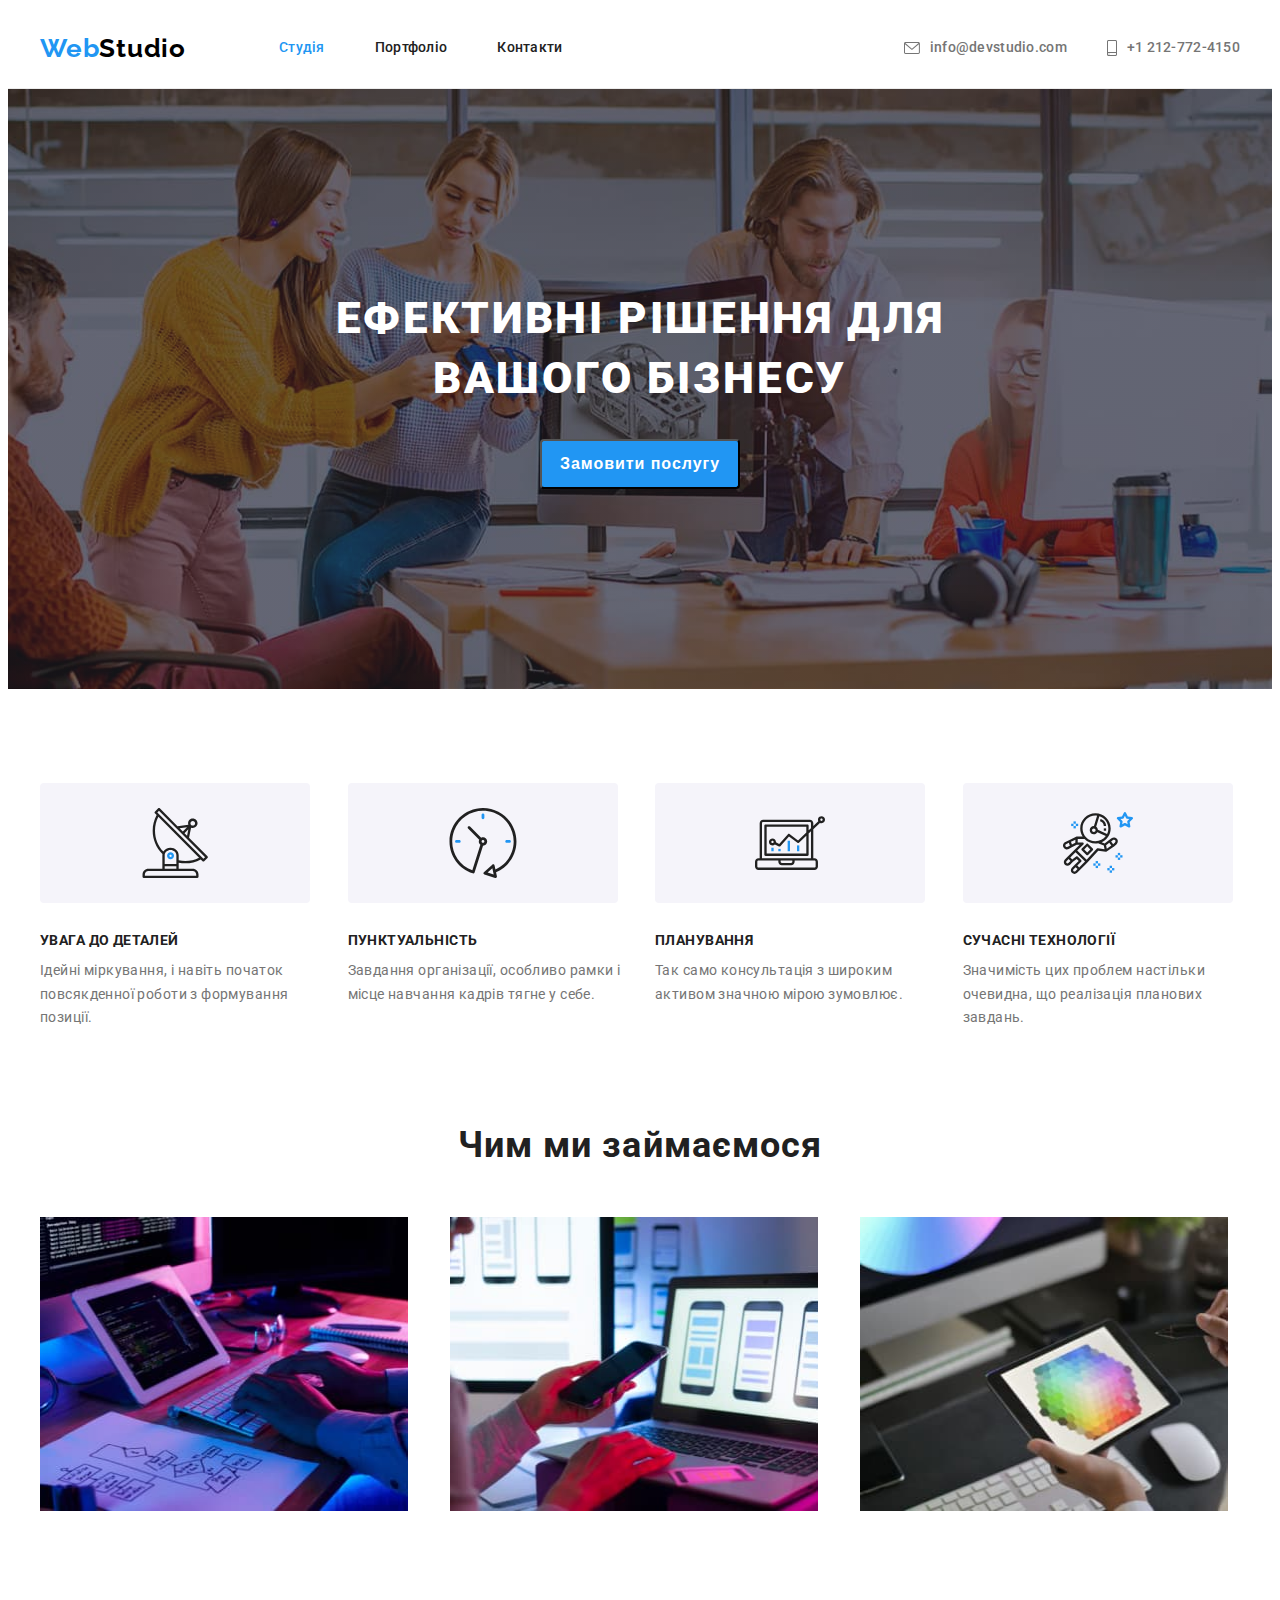
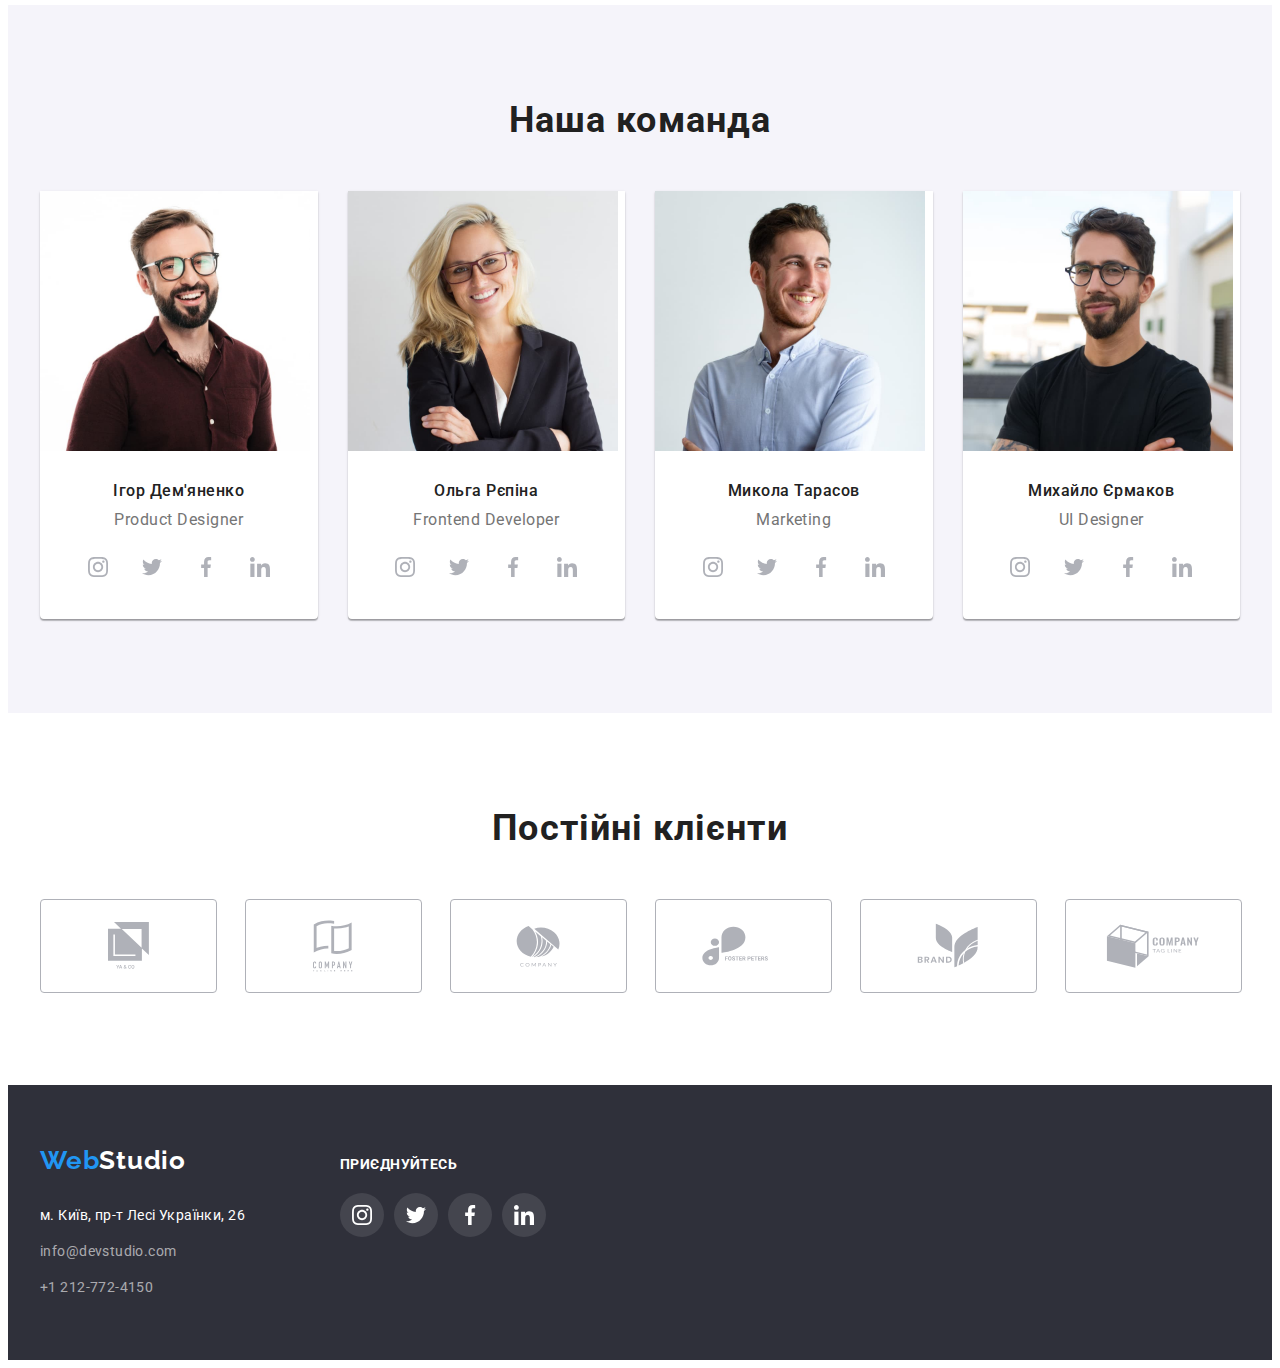
==== index.html @ 1b19a5c0 "New files" ====
<!DOCTYPE html>
<html lang="uk">
<head>
    <meta charset="UTF-8">
    <meta http-equiv="X-UA-Compatible" content="IE=edge">
    <meta name="viewport" content="width=device-width, initial-scale=1.0">
    <title>Студія</title>    
    <link href="https://fonts.googleapis.com/css2?family=Raleway:wght@700&family=Roboto:wght@400;500;700;900&display=swap" rel="stylesheet">
    <link rel="stylesheet" href="https://cdnjs.cloudflare.com/ajax/libs/modern-normalize/1.1.0/modern-normalize.min.css" integrity="sha512-wpPYUAdjBVSE4KJnH1VR1HeZfpl1ub8YT/NKx4PuQ5NmX2tKuGu6U/JRp5y+Y8XG2tV+wKQpNHVUX03MfMFn9Q==" crossorigin="anonymous" referrerpolicy="no-referrer">
    <link rel="stylesheet" href="./css/styles.css">
</head>

<body class="body">
    <header class="header-bg-color">
        <div class="container header-container">
            <a href="./index.html" class="link logo logo-margin"><span class="logo-part">Web</span>Studio</a>
            <nav>
                <ul class="list navigation-list">
                    <li class="nav-list-item">
                        <a href="./index.html" class="link nav-list-link nav-base-text current">Студія</a>
                    </li>
                    <li class="nav-list-item">
                        <a href="./portfolio.html" class="link nav-list-link nav-base-text nav-text">Портфоліо</a>
                    </li>
                    <li class="nav-list-item">
                        <a href="" class="link nav-list-link nav-base-text nav-text">Контакти</a>
                    </li>
                </ul>
            </nav>
            <ul class="list navigation-list">
                <li class="list-item-nav">
                    <a href="mailto:info@devstudio.com" class="link nav-list-link mail-tel-text">
                        <svg width="16" height="12" class="nav-icon">
                            <use href="./images/icons.svg#icon-email"></use>
                        </svg>
                        info@devstudio.com
                    </a>
                </li>
                <li class="nav-right ">
                    <a href="tel:+12127724150" class="link nav-list-link mail-tel-text contact-number">
                        <svg width="10" height="16" class="nav-icon">
                            <use href="./images/icons.svg#icon-smartphone"></use>
                        </svg>
                        +1 212-772-4150
                    </a>
                </li>
            </ul>     
        </div>
    </header>

    
    <main>
        <section class="hero-color-bg hero-title hero-padding">
            <div class="container">
                <h1 class="hero-color-text hero-text hero-align">Ефективні рішення для вашого бізнесу</h1>
                <button type="button" class="hero-color-text hero-btn btn-box">Замовити послугу</button>
            </div>
        </section>


        <section class="section-buzy-bg-color section-about">
            <div class="container">
                <h2 class="visually-hidden">Про наші можливості (прихований заголовок)</h2>
                <ul class="list buzy-flex">
                    <li class="item">
                        <div class="icon-item">
                            <svg class="icon-about">
                                <use href="./images/icons.svg#icon-benefits-details"></use>
                            </svg>
                        </div>
                        <h3 class="main-buzy">Увага до деталей</h3>
                        <p class="paragraph-text description-buzy">
                            Ідейні міркування, і навіть початок повсякденної роботи з формування позиції.
                        </p>
                    </li>
                    <li class="item">
                        <div class="icon-item">
                            <svg class="icon-about">
                                <use href="./images/icons.svg#icon-benefits-clock"></use>
                            </svg>
                        </div>
                        <h3 class="main-buzy">Пунктуальність</h3>
                        <p class="paragraph-text description-buzy">
                            Завдання організації, особливо рамки і місце навчання кадрів тягне у себе.
                        </p>
                    </li>
                    <li class="item">
                        <div class="icon-item">
                            <svg class="icon-about">
                                <use href="./images/icons.svg#icon-benefits-diagram"></use>
                            </svg>
                        </div>
                        <h3 class="main-buzy">Планування</h3>
                        <p class="paragraph-text description-buzy">
                            Так само консультація з широким активом значною мірою зумовлює.
                        </p>
                    </li>
                    <li class="item">
                        <div class="icon-item">
                            <svg class="icon-about">
                                <use href="./images/icons.svg#icon-benefits-astronaut"></use>
                            </svg>
                        </div>
                        <h3 class="main-buzy">Сучасні технології</h3>
                        <p class="paragraph-text description-buzy">
                            Значимість цих проблем настільки очевидна, що реалізація планових завдань.
                        </p>
                    </li>
                </ul>
            </div>
        </section>


        <section class="section-buzy-bg-color section">
            <div class="container">
                <h2 class="main-h-title">Чим ми займаємося</h2>
                <ul class="list photo">
                    <li class="photo-buzy">
                        <img class="buzy-img" src="./images/buzy/buzy-1.jpg" alt="Зайнятість, алгоритми" width="370" height="294">
                    </li>
                    <li class="photo-buzy">
                        <img class="buzy-img" src="./images/buzy/buzy-2.jpg" alt="Зайнятість, дизайн" width="370" height="294">
                    </li>
                    <li class="photo-buzy">
                        <img class="buzy-img" src="./images/buzy/buzy-3.jpg" alt="Зайнятість, комп'ютерна графіка" width="370" height="294">
                    </li>
                </ul>
            </div>
        </section>


        <section class="comand-bg-color section">
            <div class="container">
                <h2 class="main-h-title">Наша команда</h2>
                <ul class="list team-flex">
                    <li class="pesron-bg-color person-flex">
                        <img class="person-img" src="./images/team/person-1.jpg" alt="Продукт-дизайнер" width="270" height="260">
                        <div class="card-content">                            
                            <h3 class="name-person">Ігор Дем'яненко</h3>
                            <p class="paragraph-text description-profeshion" lang="en">Product Designer</p>
                            <ul class="list social-list">
                                <li class="social-list-icons">
                                    <a href="" class="social-list-link">
                                        <svg class="social-icon-size">
                                            <use href="./images/icons.svg#icon-social-instagram"></use>
                                        </svg>
                                    </a>
                                </li>
                                <li class="social-list-icons">
                                    <a href="" class="social-list-link">
                                        <svg class="social-icon-size">
                                            <use href="./images/icons.svg#icon-social-twitter"></use>
                                        </svg>
                                    </a>
                                </li>
                                <li class="social-list-icons">
                                    <a href="" class="social-list-link">
                                        <svg class="social-icon-size">
                                            <use href="./images/icons.svg#icon-social-facebook"></use>
                                        </svg>
                                    </a>
                                </li>
                                <li class="social-list-icons">
                                    <a href="" class="social-list-link">
                                        <svg class="social-icon-size">
                                            <use href="./images/icons.svg#icon-social-linkedin"></use>
                                        </svg>
                                    </a>
                                </li>
                            </ul>
                        </div>
                    </li>
                    <li class="pesron-bg-color person-flex">
                        <img class="person-img" src="./images/team/person-2.jpg" alt="Фронт-енд розробник" width="270" height="260">
                        <div class="card-content">                            
                            <h3 class="name-person">Ольга Рєпіна</h3>
                            <p class="paragraph-text description-profeshion" lang="en">Frontend Developer</p>
                            <ul class="list social-list">
                                <li class="social-list-icons">
                                    <a href="" class="social-list-link">
                                        <svg class="social-icon-size">
                                            <use href="./images/icons.svg#icon-social-instagram"></use>
                                        </svg>
                                    </a>
                                </li>
                                <li class="social-list-icons">
                                    <a href="" class="social-list-link">
                                        <svg class="social-icon-size">
                                            <use href="./images/icons.svg#icon-social-twitter"></use>
                                        </svg>
                                    </a>
                                </li>
                                <li class="social-list-icons">
                                    <a href="" class="social-list-link">
                                        <svg class="social-icon-size">
                                            <use href="./images/icons.svg#icon-social-facebook"></use>
                                        </svg>
                                    </a>
                                </li>
                                <li class="social-list-icons">
                                    <a href="" class="social-list-link">
                                        <svg class="social-icon-size">
                                            <use href="./images/icons.svg#icon-social-linkedin"></use>
                                        </svg>
                                    </a>
                                </li>
                            </ul>
                        </div>
                    </li>
                    <li class="pesron-bg-color person-flex">
                        <img class="person-img" src="./images/team/person-3.jpg" alt="Маркетолог" width="270" height="260">
                        <div class="card-content">                            
                            <h3 class="name-person">Микола Тарасов</h3>
                            <p class="paragraph-text description-profeshion" lang="en">Marketing</p>
                            <ul class="list social-list">
                                <li class="social-list-icons">
                                    <a href="" class="social-list-link">
                                        <svg class="social-icon-size">
                                            <use href="./images/icons.svg#icon-social-instagram"></use>
                                        </svg>
                                    </a>
                                </li>
                                <li class="social-list-icons">
                                    <a href="" class="social-list-link">
                                        <svg class="social-icon-size">
                                            <use href="./images/icons.svg#icon-social-twitter"></use>
                                        </svg>
                                    </a>
                                </li>
                                <li class="social-list-icons">
                                    <a href="" class="social-list-link">
                                        <svg class="social-icon-size">
                                            <use href="./images/icons.svg#icon-social-facebook"></use>
                                        </svg>
                                    </a>
                                </li>
                                <li class="social-list-icons">
                                    <a href="" class="social-list-link">
                                        <svg class="social-icon-size">
                                            <use href="./images/icons.svg#icon-social-linkedin"></use>
                                        </svg>
                                    </a>
                                </li>
                            </ul>
                        </div>
                    </li>
                    <li class="pesron-bg-color person-flex">
                        <img class="person-img" src="./images/team/person-4.jpg" alt="UI дизайнер" width="270" height="260">
                        <div class="card-content">                            
                            <h3 class="name-person">Михайло Єрмаков</h3>
                            <p class="paragraph-text description-profeshion" lang="en">UI Designer</p>
                            <ul class="list social-list">
                                <li class="social-list-icons">
                                    <a href="" class="social-list-link">
                                        <svg class="social-icon-size">
                                            <use href="./images/icons.svg#icon-social-instagram"></use>
                                        </svg>
                                    </a>
                                </li>
                                <li class="social-list-icons">
                                    <a href="" class="social-list-link">
                                        <svg class="social-icon-size">
                                            <use href="./images/icons.svg#icon-social-twitter"></use>
                                        </svg>
                                    </a>
                                </li>
                                <li class="social-list-icons">
                                    <a href="" class="social-list-link">
                                        <svg class="social-icon-size">
                                            <use href="./images/icons.svg#icon-social-facebook"></use>
                                        </svg>
                                    </a>
                                </li>
                                <li class="social-list-icons">
                                    <a href="" class="social-list-link">
                                        <svg class="social-icon-size">
                                            <use href="./images/icons.svg#icon-social-linkedin"></use>
                                        </svg>
                                    </a>
                                </li>
                            </ul>
                        </div>
                    </li>
                </ul>               
            </div>
        </section>

        <section class="section-buzy-bg-color section">
            <div class="container">
                <h2 class="main-h-title">Постійні клієнти</h2>
                <ul class="list company-flex">
                    <li class="icon-client-list">
                        <a href="" class="client-hover-focus">
                            <svg class="icon-client icon-client-ya-co">                  <!--Розмір 106х60px-->
                                <use href="./images/icons.svg#icon-client-ya-co"></use>
                            </svg>
                        </a>
                    </li>
                    <li class="icon-client-list">
                        <a href="" class="client-hover-focus">
                            <svg class="icon-client icon-client-tagline-here">
                                <use href="./images/icons.svg#icon-client-tagline-here"></use>
                            </svg>
                        </a>
                    </li>
                    <li class="icon-client-list">
                        <a href="" class="client-hover-focus">
                            <svg class="icon-client icon-client-company">
                                <use href="./images/icons.svg#icon-client-company"></use>
                            </svg>  
                        </a>
                    </li>
                    <li class="icon-client-list">
                        <a href="" class="client-hover-focus">
                            <svg class="icon-client icon-client-foster-peters">
                                <use href="./images/icons.svg#icon-client-foster-peters"></use>
                            </svg>
                        </a>
                    </li>
                    <li class="icon-client-list">
                        <a href="" class="client-hover-focus">
                            <svg class="icon-client icon-client-brand">
                                <use href="./images/icons.svg#icon-client-brand"></use>
                            </svg>
                        </a>
                    </li>
                    <li class="icon-client-list">
                        <a href="" class="client-hover-focus">
                            <svg class="icon-client icon-client-tag-line">
                                <use href="./images/icons.svg#icon-client-tag-line"></use>
                            </svg>
                        </a>
                    </li>
                 </ul>
            </div>
        </section>
    </main>

   
    <footer class="footer-color footer-padding">
        <div class="container container-footer">
            <div class="">
                <a href="./index.html" class="link logo logo-second logo-footer"><span class="logo-part">Web</span>Studio</a>
                <address>
                    <ul class="list footer-address-width">
                        <li class="">
                            <a href="https://goo.gl/maps/Vt5yUV9LtT4k733N8" 
                            target="_blank" 
                            rel="noopener nooferrer" class="link text-addres">м. Київ, пр-т Лесі Українки, 26</a>
                        </li>
                        <li class="mail-tel">
                            <a href="mailto:info@devstudio.com" class="link mail-tel-footer">info@devstudio.com</a>                    
                        </li>
                        <li class="mail-tel">
                            <a href="tel:+12127724150" class="link mail-tel-footer">+1 212-772-4150</a>
                        </li>
                    </ul>
                </address>  
            </div>

            
            <div class="margin-footer">
                <h2 class="footer-add">Приєднуйтесь</h2>
                <ul class="list social-list-footer">
                    <li class="social-list-icons-footer">
                        <a href="" class="social-list-link-footer">
                            <svg class="social-icon-size-footer">
                                <use href="./images/icons.svg#icon-social-instagram"></use>
                            </svg>
                        </a>
                    </li>
                    <li class="social-list-icons-footer">
                        <a href="" class="social-list-link-footer">
                            <svg class="social-icon-size-footer">
                                <use href="./images/icons.svg#icon-social-twitter"></use>
                            </svg>
                        </a>
                    </li>
                    <li class="social-list-icons-footer">
                        <a href="" class="social-list-link-footer">
                            <svg class="social-icon-size-footer">
                                <use href="./images/icons.svg#icon-social-facebook"></use>
                            </svg>
                        </a>
                    </li>
                    <li class="social-list-icons-footer">
                        <a href="" class="social-list-link-footer">
                            <svg class="social-icon-size-footer">
                                <use href="./images/icons.svg#icon-social-linkedin"></use>
                            </svg>
                        </a>
                    </li>
                </ul>
            </div>
        </div>
    </footer>
</body>
</html>
---- css/styles.css ----
:root {
    --primary-color-font: #212121;
    --second-color-font: #2196F3;
    --color-logo: #000000;
    --paragraph-color-font: #757575;
    --hero-color-font: #FFFFFF;               /* tomato;*/
    --footer-color-font: rgba(255, 255, 255, 0.6);
    --hero-footer-color: #2F303A;
    --comand-color: #F5F4FA;
    --border-portfolio: #EEEEEE;
    --border-client: #AFB1B8;
    --color-social-footer: rgba(255, 255, 255, 0.1);

    --primary-font: "Roboto", sans-serif;
    --second-font: "Raleway", sans-serif;
}


/* =====Home work # 3===== */
h1,
h2,
h3,
h4,
h5,
h6,
p {
  margin-top: 0;
  margin-bottom: 0;
}

ul,
ol {
  margin-top: 0;
  margin-bottom: 0;
  padding-left: 0;
}

.container {
    width: 1200px;
    padding-left: 15px;
    padding-right: 15px;
    margin-left: auto;
    margin-right: auto;

    /* background-color: yellow; */
}


.header-container {
    display: flex;
    align-items: center;
    /* min-height: 32px; */
}


.hero-padding {
    padding-top: 200px;
    padding-bottom: 200px;
}

.hero-color-bg {
    max-width: 1600px;
    max-height: 600px;
    background-image: linear-gradient( rgba(47, 48, 58, 0.4), rgba(47, 48, 58, 0.4) ), url(../images/hero/img.jpg);    
    background-color: var(--hero-footer-color);
    background-repeat: no-repeat;
    background-position: center;
    background-size: cover;
}

.hero-title {
    display: block;
    text-align: center;
    margin-left: auto;
    margin-right: auto;

}

.btn-box {
    box-sizing: border-box;
    min-width: 200px;
    min-height: 50px;
    border-radius: 4px;
}

.navigation-list {
    display: flex;
    align-items: center;
    margin-left: auto;
}

.nav-right {
    margin-left: 40px;
}


.section-about {
    padding-top: 94px;
}

.section {
    padding-top: 94px;
    padding-bottom: 94px;
}

.visually-hidden {
    position: absolute;
    width: 1px;
    height: 1px;
    margin: -1px;
    border: 0;
    padding: 0;
    
    white-space: nowrap;
    clip-path: inset(100%);
    clip: rect(0 0 0 0);
    overflow: hidden;
}

.logo-margin {
    margin-right: 93px;
  }

.nav-list-item:not(:last-child) {
    margin-right: 50px;
}


.contact-number {
    margin-left: 0;
}

.logo-footer {
    display: inline-block;
    margin-bottom: 28px;
}


.buzy-flex {
    display: flex;
    flex-wrap: wrap;  
}

.buzy-flex > .item {
    flex-basis: calc((100% - 30px*3) / 4);
}

.buzy-flex > .item:not(:nth-child(4n)) {
    margin-right: 30px;
}


.icon-item {
    display: flex;
    align-items: center;
    justify-content: center;
    width: 270px;
    height: 120px;
    background-color: var(--comand-color);
    margin-bottom: 30px;
    border-radius: 4px;
}

.icon-about {
    width: 70px;
    height: 70px;
}

.buzy-img,
.person-img,
.portfolio-img {
    display: block;
    padding-bottom: 0;
    max-width: 368px;
}

.photo {
    display: flex;
    flex-wrap: wrap;
}

.photo > .photo-buzy {
    flex-basis: calc((100% - 30px*2) / 3);
    margin-bottom: 30px;
}

.photo > .photo-buzy:not(:nth-child(3n)) {
    margin-right: 30px;
}

.photo > .photo-buzy:nth-last-child(-n + 3) {
    margin-bottom: 0;
}

.team-flex {
    display: flex;
    flex-wrap: wrap;
}

.team-flex > .person-flex {
    flex-basis: calc((100% - 30px*3) / 4);
    margin-top: 0px;
    box-shadow: 0px 1px 3px rgba(0, 0, 0, 0.12), 0px 1px 1px rgba(0, 0, 0, 0.14), 0px 2px 1px rgba(0, 0, 0, 0.2);
    border-radius: 0px 0px 4px 4px;
}

.team-flex > .person-flex:not(:nth-child(4n+1)) {
    margin-left: 30px;
}

.team-flex > .person-flex:nth-child(n + 5) {
    margin-top: 30px;
}


.btn-flex-portfolio {
    display: flex;
    justify-content: center;
    margin-bottom: 50px;
}

.btn-flex-portfolio > .btn-item-portfolio:not(:last-child) {
    margin-right: 8px;
}
/* =====Home work # 3===== */



.list {
    list-style: none;
}

.link {
    text-decoration: none;
  }

.body {
    color: var(--primary-color-font);

    font-family: var(--primary-font);
}

/* Navigation */


.logo {
    color: var(--color-logo);
}

.logo-part,
.current {
    color: var(--second-color-font);

}

.logo,
.logo-part {
    font-family: var(--second-font);
    font-weight: 700;
    font-size: 26px;
    line-height: 1.19;
    letter-spacing: 0.03em;
}

.nav-text {
    color: var(--primary-color-font);
}

.nav-list-link:hover,
.nav-list-link:focus {
    color: var(--second-color-font);
    cursor: pointer;
}


.nav-base-text {
    display: block;
    padding-top: 32px;
    padding-bottom: 32px;
    font-weight: 500;
    font-size: 14px;
    line-height: 1.14;
    letter-spacing: 0.02em;
}

.mail-tel-text,
.paragraph-text {
    color: var(--paragraph-color-font);
}


/* ==== Іконка в навігації ==== Початок */
.nav-icon {
    fill: currentColor;

    margin-right: 10px;
}
/* ==== Іконка в навігації ==== Кінець */



.mail-tel-text {
    display: flex;
    align-items:center;
    padding-top: 32px;
    padding-bottom: 32px;
}

.hero-color-text,
.logo-second,
.text-addres {
    color: var(--hero-color-font);
}


.mail-tel {
    margin-top: 12px;
}


.header-bg-color,
.section-buzy-bg-color,
.portfolio-bg-color,
.portfolio-fon {
    background-color: var(--hero-color-font);

    /* background-color: tomato; */
}



.header-bg-color {
    border-bottom: 1px solid #ECECEC;;
}

.pesron-bg-color,
.portfolio-bg-color,
.portfolio-fon {
    background-color: var(--hero-color-font);

    /* background-color: tomato; */
}

.hero-text {
    font-weight: 900;
    font-size: 44px;
    line-height: 1.36;   
    text-align: center;
    letter-spacing: 0.06em;
    text-transform: uppercase;
}

.hero-align {
    margin-bottom: 30px;
    max-width: 680px;
    margin-left: auto;
    margin-right: auto;
}

.hero-btn {
    background-color: var(--second-color-font);

    font-weight: 700;
    font-size: 16px;
    line-height: 1.88;
    align-items: center;
    text-align: center;
    letter-spacing: 0.06em;
}

.nav-text,
.mail-tel-text {
    font-weight: 500;
    font-size: 14px;
    line-height: 1.14;
    letter-spacing: 0.02em;
}

.hero-color {
    background-color: var(--hero-footer-color);
    max-width: 1600px;
}

.footer-color {
    background-color: var(--hero-footer-color);
}

.footer-padding {
    padding-top: 60px;
    padding-bottom: 60px;
}

/* Main */

.description-buzy {
    font-weight: 400;
    font-size: 14px;
    line-height: 1.71;
    letter-spacing: 0.03em;
}

.description-profeshion {
    font-weight: 400;
    font-size: 16px;
    line-height: 1.19;
    text-align: center;
    letter-spacing: 0.03em;

    margin-bottom: 16px;
}

.card-content {
    padding-top: 30px;
    padding-bottom: 30px;
}


.name-person {
    font-weight: 500;
    font-size: 16px;
    line-height: 1.19;
    text-align: center;
    letter-spacing: 0.03em;

    margin-bottom: 10px;
}

.main-h-title {
    font-weight: 700;
    font-size: 36px;
    line-height: 1.17;
    text-align: center;
    letter-spacing: 0.03em;

    margin-bottom: 50px;
}


/* ===== Соц.мережі команди ===== Початок */
.social-list {
    display: flex;
    justify-content: center;
}

.social-list > .social-list-icons:not(:last-child) {
    margin-right: 10px;
}

.social-icon-size {
    max-width: 20px;
    max-height: 20px;
}

.social-list-link {
    color: var(--border-client);
}

.social-list-link:hover,
.social-list-link:focus {
    color: var(--hero-color-font);
    background-color: var(--second-color-font);
    cursor: pointer;
}

.social-icon-size {
    fill: currentColor;
}


.social-list-link {
    display: flex;
    align-items: center;
    justify-content: center;
    width: 44px;
    height: 44px;
    background-color: var(--hero-color-font);
    border-radius: 50%;
}
/* ===== Соц.мережі команди ===== Кінець */





/* ===== Постійні клієнти ===== Початок */
.company-flex {
    display:flex;
    flex-wrap: wrap;
}
.company-flex > .icon-client-list {
    flex-basis: calc((100% - 30px*5) / 6);
    margin-top: 0px;
    /* border: 1px solid var(--border-client); */
    border-radius: 4px;
    height: 92px;
}
.icon-client-list:nth-child(n + 7) {
    margin-top: 30px;
}
.icon-client-list:not(:nth-child(6n)) {
    margin-right: 30px;
}


.client-hover-focus {
    display: flex;
    fill: var(--border-client);
    width: 100%;
    height: 100%;
    justify-content: center;
    align-items: center;
    border: 1px solid var(--border-client);
    border-radius: 4px;
    cursor: pointer;
}

.client-hover-focus:hover,
.client-hover-focus:focus {
    border: 1px solid var(--second-color-font);
    /* cursor: pointer; */
}
.client-hover-focus:hover  .icon-client,
.client-hover-focus:focus  .icon-client {
    fill: var(--second-color-font);
}

.icon-client-ya-co {
    width: 41px;
    height: 47px;    
}
.icon-client-tagline-here {
    width: 40px;
    height: 52px;
}
.icon-client-company {
    width: 44px;
    height: 42px;
}
.icon-client-foster-peters {
    width: 84px;
    height: 40px;
}
.icon-client-brand {
    width: 62px;
    height: 45px;
}
.icon-client-tag-line {
    width: 94px;
    height: 44px;
}

/* ===== Постійні клієнти ===== Кінець */


/* ===== Соц.мережі футера ===== Початок */
.social-list-footer {
    display: flex;
    justify-content: center;
}


.social-list-footer > .social-list-icons-footer:not(:last-child) {
    margin-right: 10px;
}

.social-icon-size-footer {
    max-width: 20px;
    max-height: 20px;
}

.social-list-link-footer {
    color: var(--hero-color-font);
}

.social-list-link-footer:hover,
.social-list-link-footer:focus {
    color: var(--hero-color-font);
    background-color: var(--second-color-font);
    cursor: pointer;
}

.social-icon-size-footer {
    fill: currentColor;
}

.social-list-link-footer {
    display: flex;
    align-items: center;
    justify-content: center;
    width: 44px;
    height: 44px;
    background-color: var(--color-social-footer);
    border-radius: 50%;
}
/* ===== Соц.мережі футера ===== Кінець */



.main-buzy {
    font-weight: 700;
    font-size: 14px;
    line-height: 1.14;
    letter-spacing: 0.03em;
    text-transform: uppercase;

    margin-bottom: 10px;
}

.comand-bg-color {
    background-color: var(--comand-color);
}

/* Footer */

.mail-tel-footer {
    color: var(--footer-color-font);
}

.text-addres,
.mail-tel-footer {
    font-style: normal;
    font-weight: 400;
    font-size: 14px;
    line-height: 1.71;
    letter-spacing: 0.03em;
}

/*================*/
/* Portfolio page */

.card-portfolio {
    padding-top: 20px;
    padding-right: 24px;
    padding-bottom: 20px;
    padding-left: 24px;
}



.portfolio-btn {
    min-width: 38px;
    min-height: 38px;
    border-radius: 4px;
    padding: 6px 22px;
    border: 0;
    cursor: pointer;

    color: var(--primary-color-font);
    background-color: var(--comand-color);

    font-weight: 500;
    font-size: 16px;
    line-height: 1.63;
    text-align: center;
    letter-spacing: 0.03em;
}

.portfolio-btn:hover,
.portfolio-btn:focus {
    background-color: var(--second-color-font);
    color: var(--hero-color-font);
    box-shadow: 0px 3px 1px rgba(0, 0, 0, 0.1), 0px 1px 2px rgba(0, 0, 0, 0.08), 0px 2px 2px rgba(0, 0, 0, 0.12);
}



.container-portfolio {
    display: flex;
    flex-wrap: wrap;
}

.container-portfolio > .portfolio-item {
    flex-basis: calc((100% - 30px*2) / 3);
    margin-top: 0px;
}


.container-portfolio > .portfolio-item:not(:nth-child(3n+1)) {
    margin-left: 30px;
}

.container-portfolio > .portfolio-item:nth-child(n + 4) {
    margin-top: 30px;
}

.portfolio-item {
    box-sizing: border-box;
    width: calc((100% - 30px*2) / 3);
    border: 1px solid var(--border-portfolio);
}

.portfolio-hover {
    display: block;
}
.portfolio-hover:hover,
.portfolio-hover:focus {
    box-shadow: 0px 1px 1px rgba(0, 0, 0, 0.12), 0px 4px 4px rgba(0, 0, 0, 0.06), 1px 4px 6px rgba(0, 0, 0, 0.16);
}


.portfolio-names {
    color: var(--primary-color-font);

    font-weight: 700;
    font-size: 18px;
    line-height: 2.0;
    letter-spacing: 0.06em;

    margin-bottom: 4px;
}

.portfolio-names-upper {
    text-transform: uppercase;    
}

.portfolio-discr {
    color: var(--paragraph-color-font);

    font-weight: 400;
    font-size: 16px;
    line-height: 1.88;
    letter-spacing: 0.03em;     
}


.container-footer {
    display: flex;
    align-items: baseline;
}

.footer-address-width {
    margin-right: 25px;
}

.footer-add {
    font-family: var(--primary-font);
    font-weight: 700;
    font-size: 14px;
    line-height: 1.14;
    letter-spacing: 0.03em;
    text-transform: uppercase;
    color: var(--hero-color-font);

    margin-bottom: 20px;
}

.margin-footer {
    margin-left: 70px;
}
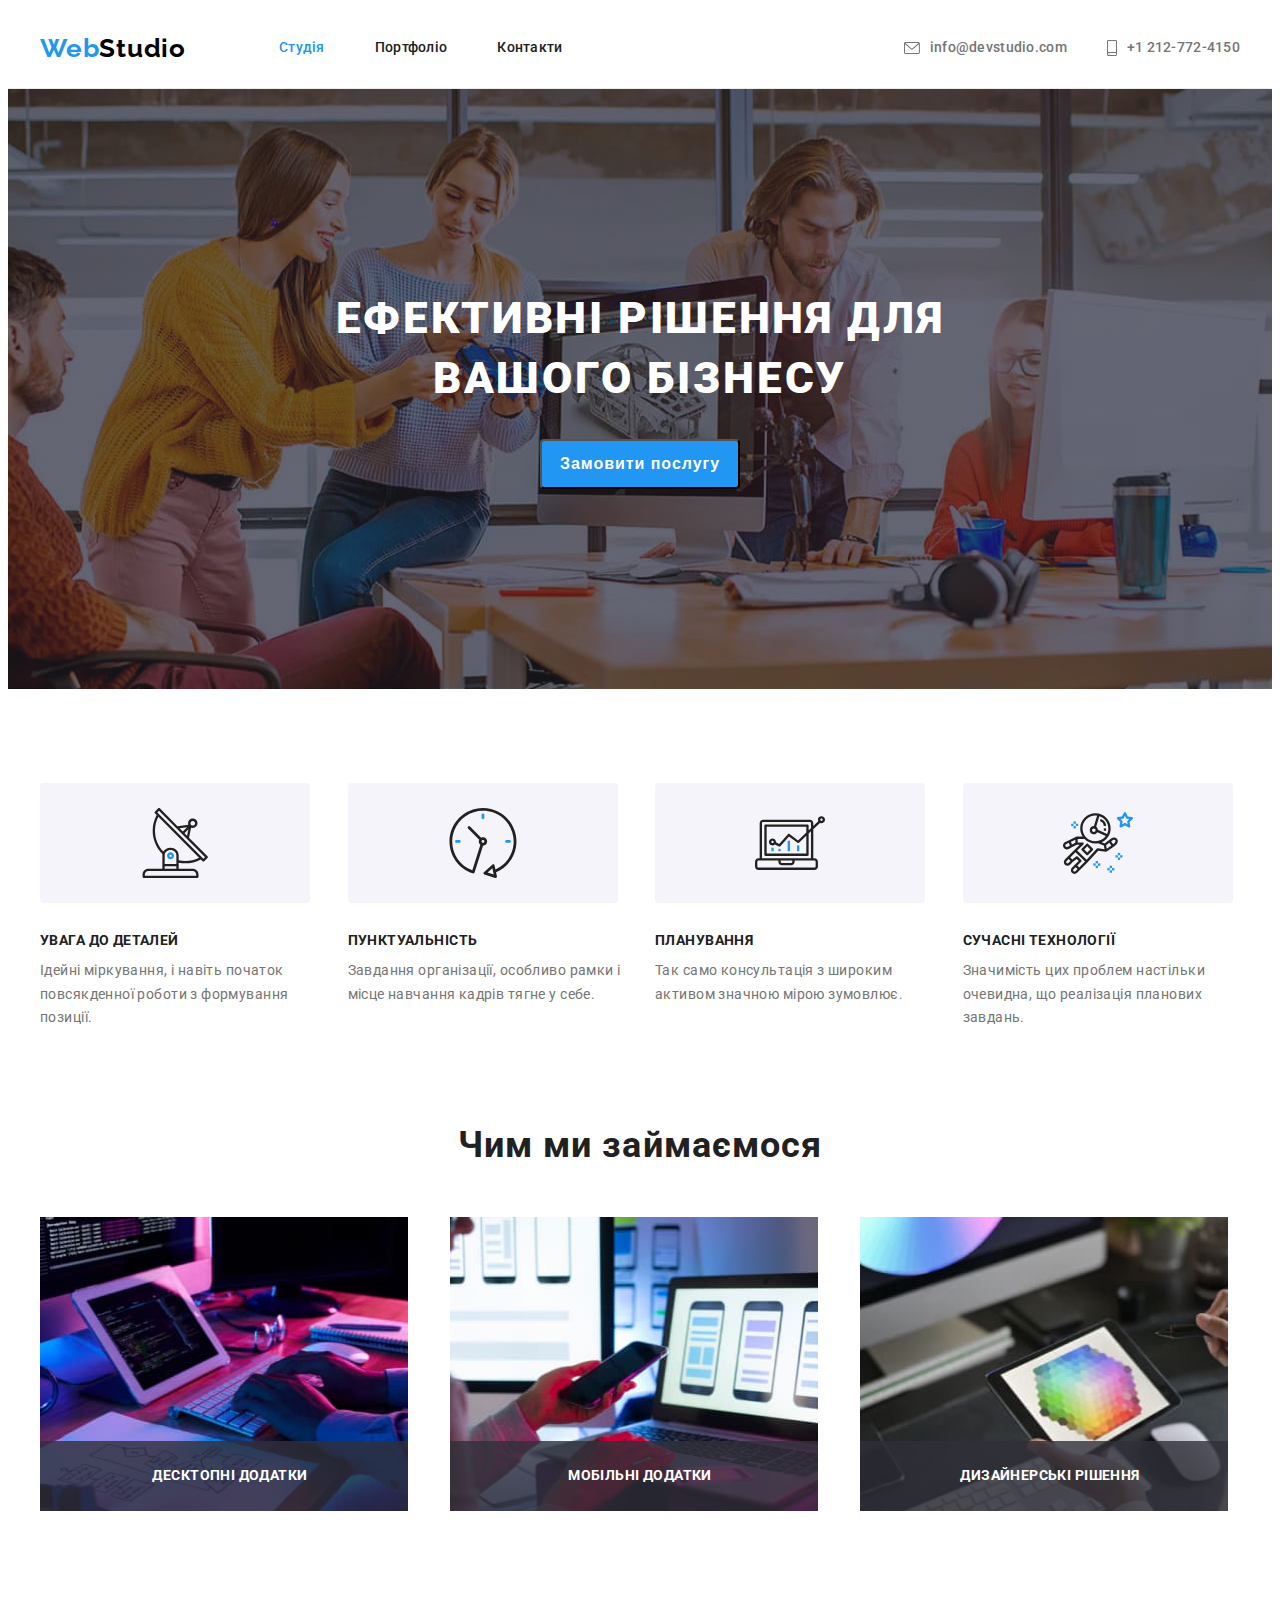
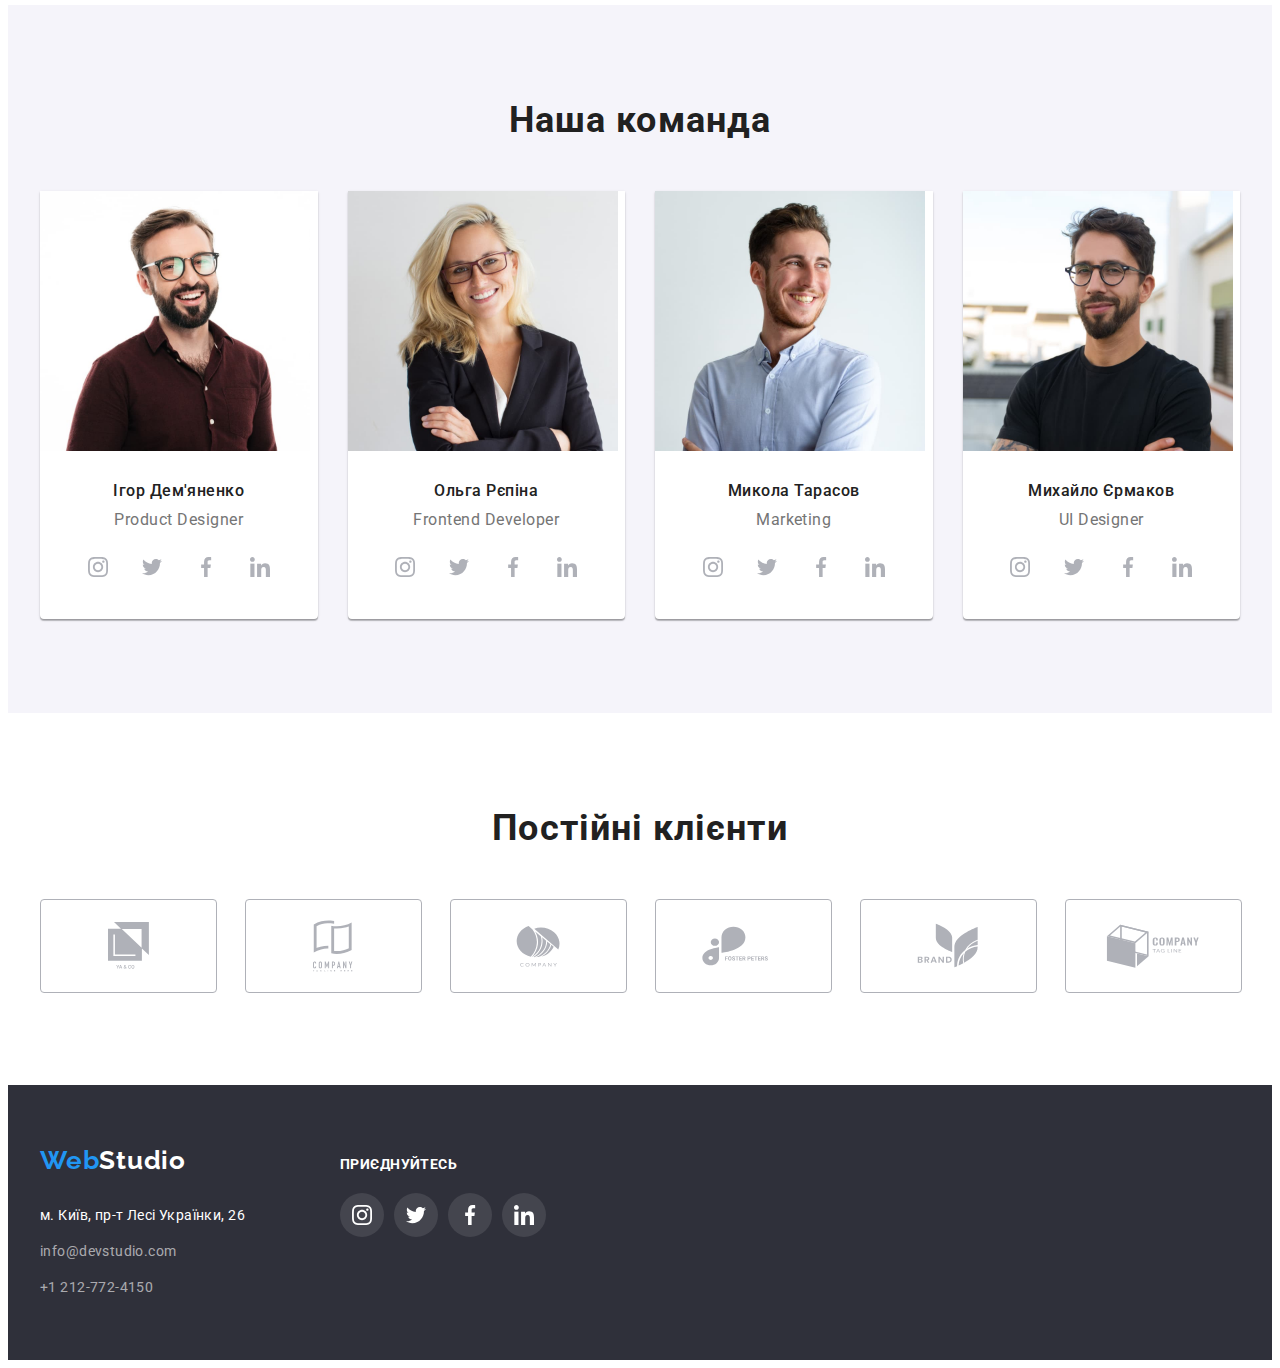
==== commit ddd791db: "Update html and css files" ====
--- a/index.html
+++ b/index.html
@@ -17,13 +17,13 @@
             <nav>
                 <ul class="list navigation-list">
                     <li class="nav-list-item">
-                        <a href="./index.html" class="link nav-list-link nav-base-text current">Студія</a>
+                        <a href="./index.html" class="link nav-list-link nav-base-text current menu-link">Студія</a>
                     </li>
                     <li class="nav-list-item">
-                        <a href="./portfolio.html" class="link nav-list-link nav-base-text nav-text">Портфоліо</a>
+                        <a href="./portfolio.html" class="link nav-list-link nav-base-text nav-text menu-link">Портфоліо</a>
                     </li>
                     <li class="nav-list-item">
-                        <a href="" class="link nav-list-link nav-base-text nav-text">Контакти</a>
+                        <a href="" class="link nav-list-link nav-base-text nav-text menu-link">Контакти</a>
                     </li>
                 </ul>
             </nav>
@@ -116,13 +116,22 @@
                 <h2 class="main-h-title">Чим ми займаємося</h2>
                 <ul class="list photo">
                     <li class="photo-buzy">
-                        <img class="buzy-img" src="./images/buzy/buzy-1.jpg" alt="Зайнятість, алгоритми" width="370" height="294">
+                        <div class="buzy-thumb">
+                            <img class="buzy-img" src="./images/buzy/buzy-1.jpg" alt="Зайнятість, алгоритми" width="370" height="294">
+                            <p class="buzy-text">Десктопні додатки</p>                          
+                        </div>
                     </li>
                     <li class="photo-buzy">
-                        <img class="buzy-img" src="./images/buzy/buzy-2.jpg" alt="Зайнятість, дизайн" width="370" height="294">
+                        <div class="buzy-thumb">
+                            <img class="buzy-img" src="./images/buzy/buzy-2.jpg" alt="Зайнятість, дизайн" width="370" height="294">
+                            <p class="buzy-text">Мобільні додатки</p> 
+                        </div>
                     </li>
                     <li class="photo-buzy">
-                        <img class="buzy-img" src="./images/buzy/buzy-3.jpg" alt="Зайнятість, комп'ютерна графіка" width="370" height="294">
+                        <div class="buzy-thumb">
+                            <img class="buzy-img" src="./images/buzy/buzy-3.jpg" alt="Зайнятість, комп'ютерна графіка" width="370" height="294">
+                            <p class="buzy-text">Дизайнерські рішення</p> 
+                        </div>
                     </li>
                 </ul>
             </div>
--- a/css/styles.css
+++ b/css/styles.css
@@ -192,6 +192,39 @@
     margin-bottom: 0;
 }
 
+/* ==== Початок написів в секції "Чим ми займаємось" ==== */
+.buzy-thumb {
+    position: relative;
+}
+.buzy-thumb::after {
+    display: inline-block;
+    position: absolute;
+    content: '';
+    bottom: 0;
+    left: 0;
+    width: 368px;
+    height: 70px;
+    background-color: rgba(47, 48, 58, 0.8);
+    
+    z-index: 1;
+}
+.buzy-text {
+    position: absolute;
+    bottom: 27px;
+    left: 50%;
+    transform: translate(-50%, 0);
+
+    font-weight: 700;
+    font-size: 14px;
+    line-height: 1.14;
+    letter-spacing: 0.03em;
+    text-transform: uppercase;
+    color: var(--hero-color-font);    
+    z-index: 2;
+}
+/* ==== Кінець написів ==== */
+
+
 .team-flex {
     display: flex;
     flex-wrap: wrap;
@@ -251,6 +284,29 @@
 .current {
     color: var(--second-color-font);
 
+}
+
+.menu-link {
+    position: relative;
+}
+.menu-link::after {
+    content: '';
+    position: absolute;
+    left: 0;
+    bottom: 0;
+
+    width: 100%;
+    height: 4px;
+
+    background: #2196F3;
+    border-radius: 2px;
+
+    transform: scaleX(0);
+    transition: transform 250ms cubic-bezier(0.4, 0, 0.2, 1);
+}
+.menu-link:hover::after,
+.menu-link:focus::after {
+    transform: scaleX(1);
 }
 
 .logo,
@@ -264,6 +320,10 @@
 
 .nav-text {
     color: var(--primary-color-font);
+}
+
+.nav-list-link {
+    transition: color 250ms cubic-bezier(0.4, 0, 0.2, 1);
 }
 
 .nav-list-link:hover,
@@ -453,6 +513,7 @@
 
 .social-list-link {
     color: var(--border-client);
+    transition: color 250ms cubic-bezier(0.4, 0, 0.2, 1), background-color 250ms cubic-bezier(0.4, 0, 0.2, 1);
 }
 
 .social-list-link:hover,
@@ -512,6 +573,8 @@
     border: 1px solid var(--border-client);
     border-radius: 4px;
     cursor: pointer;
+
+    transition: border 250ms cubic-bezier(0.4, 0, 0.2, 1);
 }
 
 .client-hover-focus:hover,
@@ -524,6 +587,10 @@
     fill: var(--second-color-font);
 }
 
+.icon-client {
+    transition: fill 250ms cubic-bezier(0.4, 0, 0.2, 1);
+}
+
 .icon-client-ya-co {
     width: 41px;
     height: 47px;    
@@ -570,6 +637,7 @@
 
 .social-list-link-footer {
     color: var(--hero-color-font);
+    transition: color 250ms cubic-bezier(0.4, 0, 0.2, 1), background-color 250ms cubic-bezier(0.4, 0, 0.2, 1);
 }
 
 .social-list-link-footer:hover,
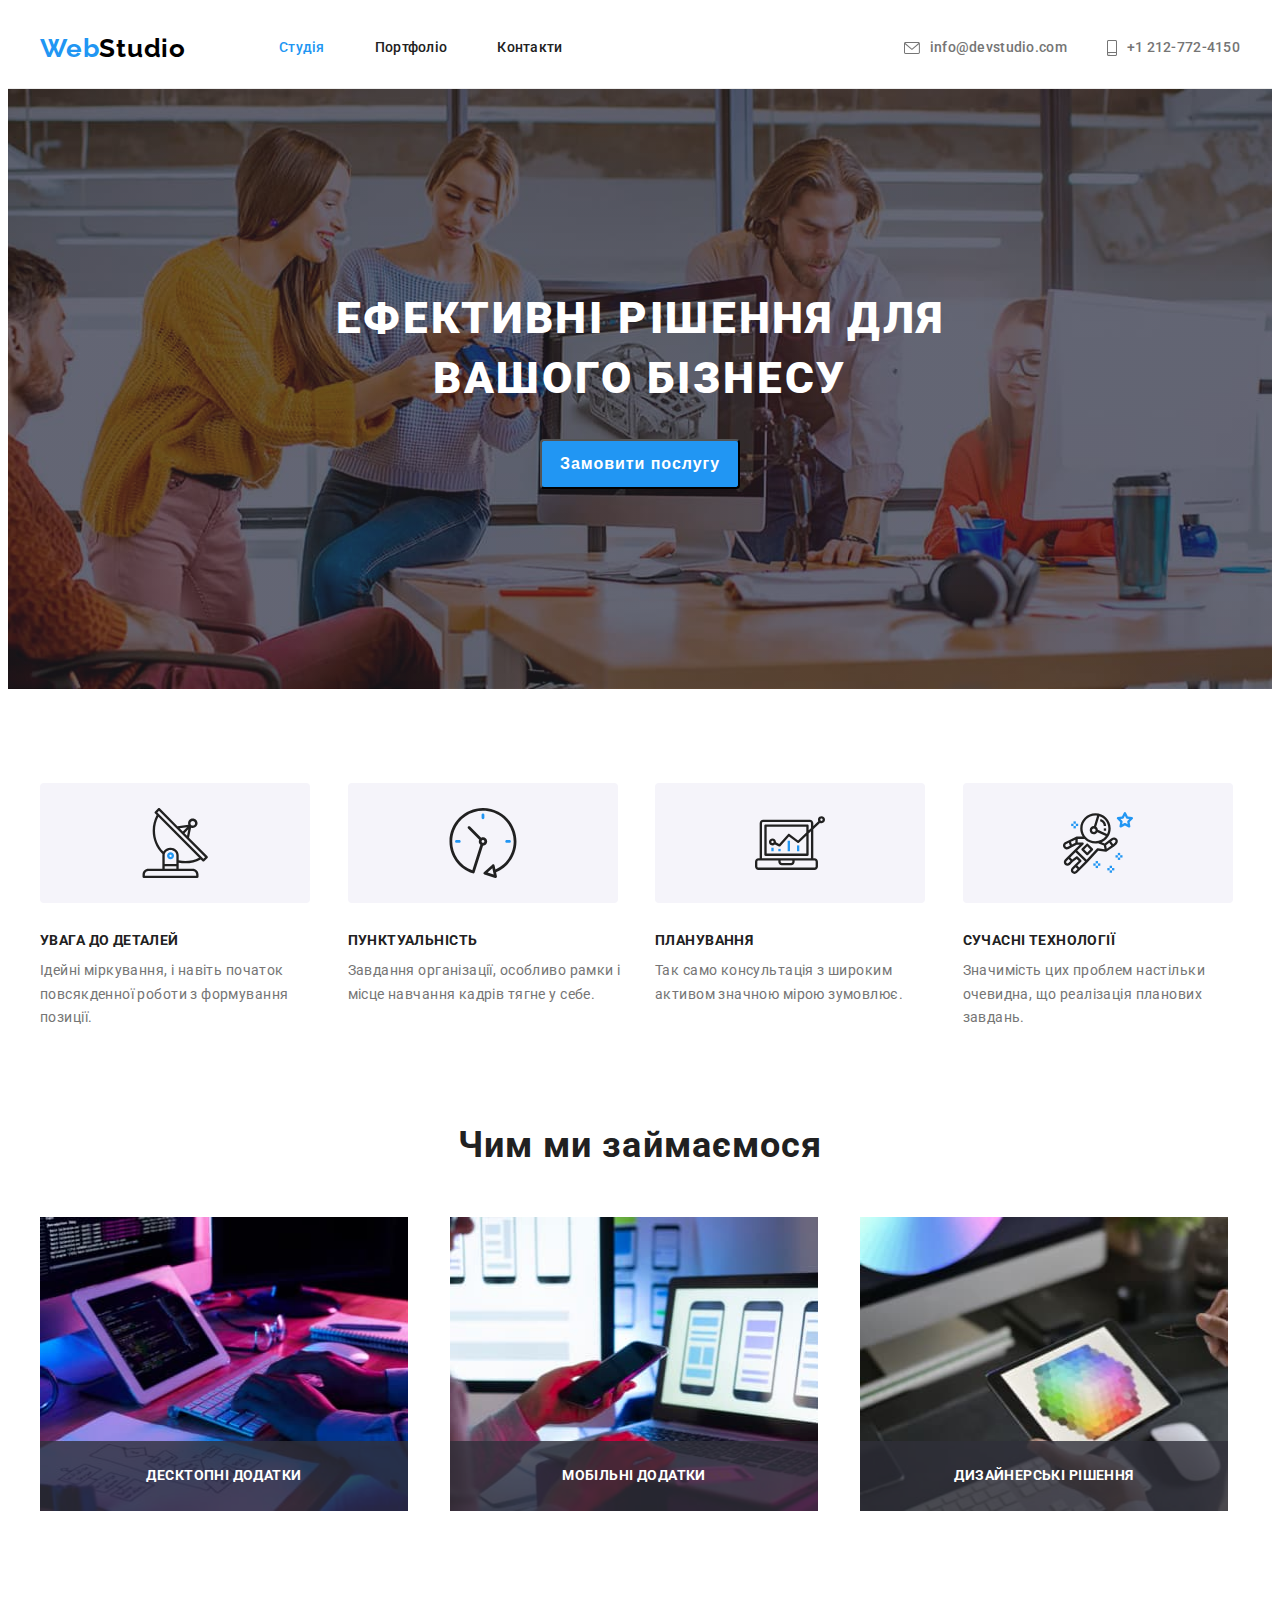
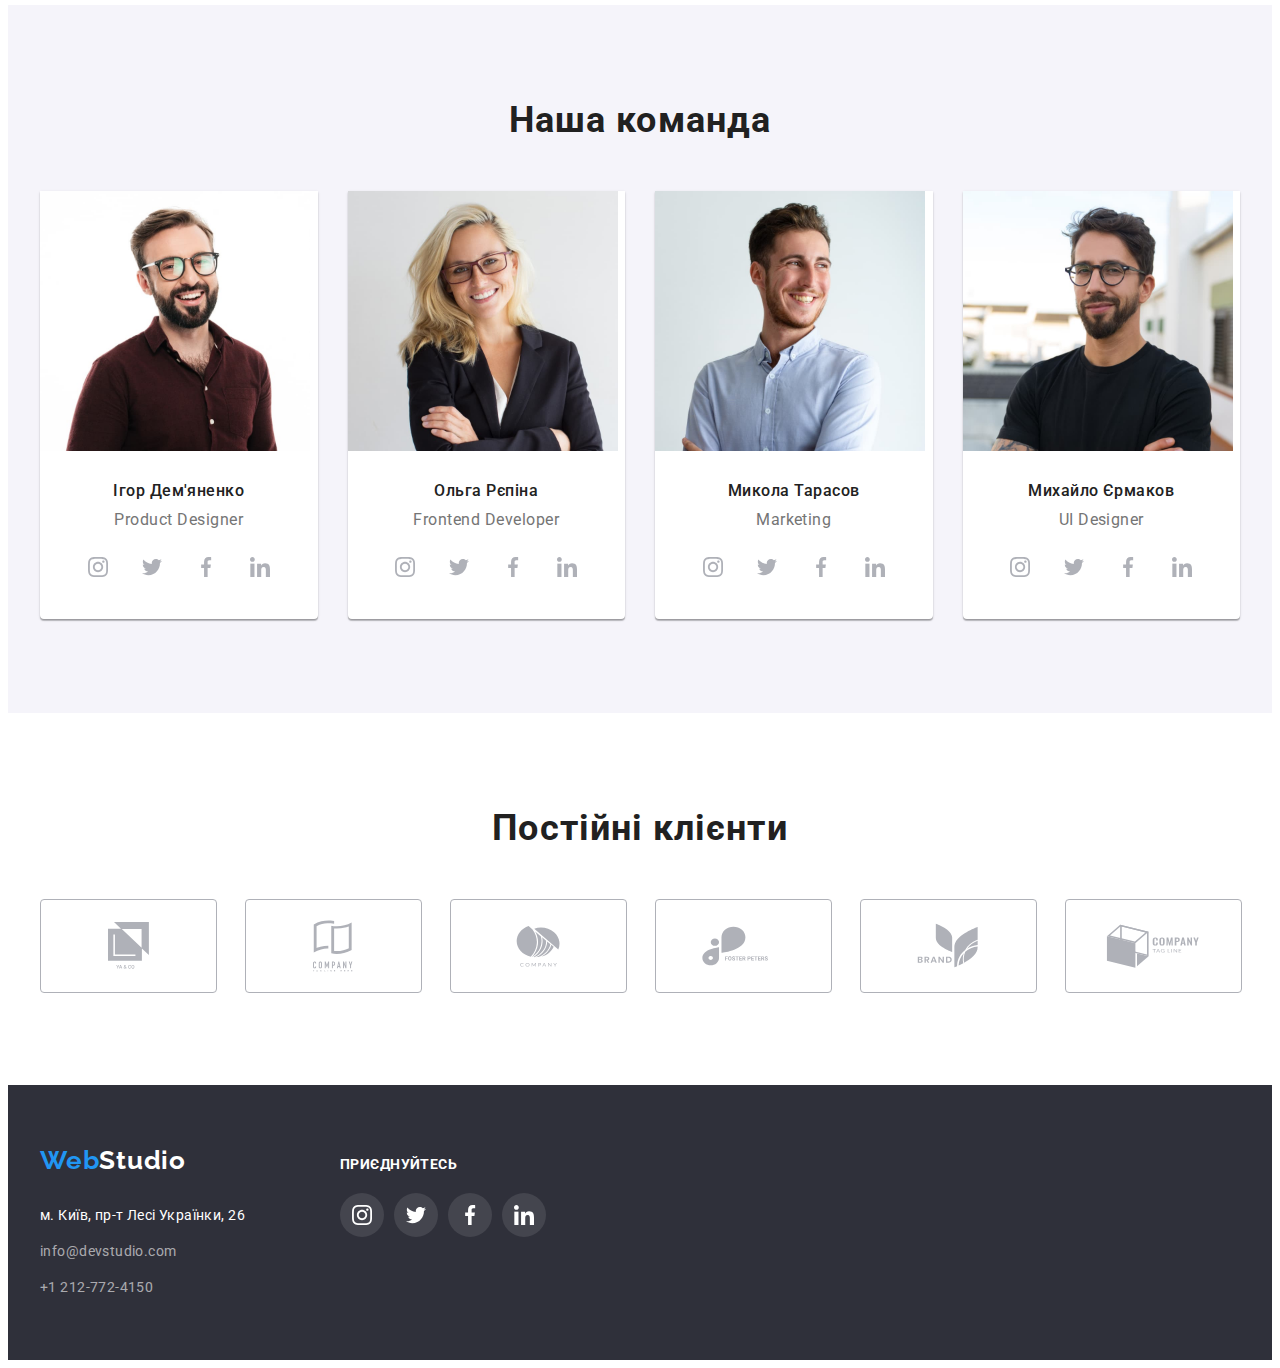
==== commit 73310729: "Update html and css files" ====
--- a/index.html
+++ b/index.html
@@ -118,19 +118,26 @@
                     <li class="photo-buzy">
                         <div class="buzy-thumb">
                             <img class="buzy-img" src="./images/buzy/buzy-1.jpg" alt="Зайнятість, алгоритми" width="370" height="294">
-                            <p class="buzy-text">Десктопні додатки</p>                          
+                            <div class="buzy-text-thumb">
+                                <p class="buzy-text">Десктопні додатки</p>
+                            </div>
+                          
                         </div>
                     </li>
                     <li class="photo-buzy">
                         <div class="buzy-thumb">
                             <img class="buzy-img" src="./images/buzy/buzy-2.jpg" alt="Зайнятість, дизайн" width="370" height="294">
-                            <p class="buzy-text">Мобільні додатки</p> 
+                            <div class="buzy-text-thumb">
+                                <p class="buzy-text">Мобільні додатки</p>
+                            </div>
                         </div>
                     </li>
                     <li class="photo-buzy">
                         <div class="buzy-thumb">
                             <img class="buzy-img" src="./images/buzy/buzy-3.jpg" alt="Зайнятість, комп'ютерна графіка" width="370" height="294">
-                            <p class="buzy-text">Дизайнерські рішення</p> 
+                            <div class="buzy-text-thumb">
+                                <p class="buzy-text">Дизайнерські рішення</p>
+                            </div>
                         </div>
                     </li>
                 </ul>
--- a/css/styles.css
+++ b/css/styles.css
@@ -174,6 +174,31 @@
     max-width: 368px;
 }
 
+.portfolio-img-thumb {
+    position: relative;
+    overflow: hidden;
+}
+.portfolio-img-thumb-discr {
+    position: absolute;
+    left: 0;
+    bottom: 0;
+    width: 100%;
+    height: 100%;
+    background-color: rgba(33, 150, 243, 0.9);
+
+    transition: 250ms transform cubic-bezier(0.4, 0, 0.2, 1);
+    transform: translateY(100%);
+}
+.portfolio-descr-text {
+    font-weight: 400;
+    font-size: 18px;
+    line-height: 1.56;
+    letter-spacing: 0.03em;
+    padding: 63px 24px;
+
+    color: var(--hero-color-font);
+}
+
 .photo {
     display: flex;
     flex-wrap: wrap;
@@ -192,11 +217,12 @@
     margin-bottom: 0;
 }
 
+
 /* ==== Початок написів в секції "Чим ми займаємось" ==== */
 .buzy-thumb {
     position: relative;
 }
-.buzy-thumb::after {
+.buzy-text-thumb {
     display: inline-block;
     position: absolute;
     content: '';
@@ -205,14 +231,12 @@
     width: 368px;
     height: 70px;
     background-color: rgba(47, 48, 58, 0.8);
-    
-    z-index: 1;
 }
 .buzy-text {
     position: absolute;
-    bottom: 27px;
+    top: 50%;
     left: 50%;
-    transform: translate(-50%, 0);
+    transform: translate(-50%, -50%);
 
     font-weight: 700;
     font-size: 14px;
@@ -220,9 +244,8 @@
     letter-spacing: 0.03em;
     text-transform: uppercase;
     color: var(--hero-color-font);    
-    z-index: 2;
-}
-/* ==== Кінець написів ==== */
+}
+/* ==== Кінець написів в секції "Чим ми займаємось" ==== */
 
 
 .team-flex {
@@ -762,7 +785,11 @@
 }
 .portfolio-hover:hover,
 .portfolio-hover:focus {
-    box-shadow: 0px 1px 1px rgba(0, 0, 0, 0.12), 0px 4px 4px rgba(0, 0, 0, 0.06), 1px 4px 6px rgba(0, 0, 0, 0.16);
+    box-shadow: 0px 1px 1px rgba(0, 0, 0, 0.12), 0px 4px 4px rgba(0, 0, 0, 0.06), 1px 4px 6px rgba(0, 0, 0, 0.16);    
+}
+.portfolio-hover:hover .portfolio-img-thumb-discr,
+.portfolio-hover:focus .portfolio-img-thumb-discr {
+    transform: translateY(0);
 }
 
 
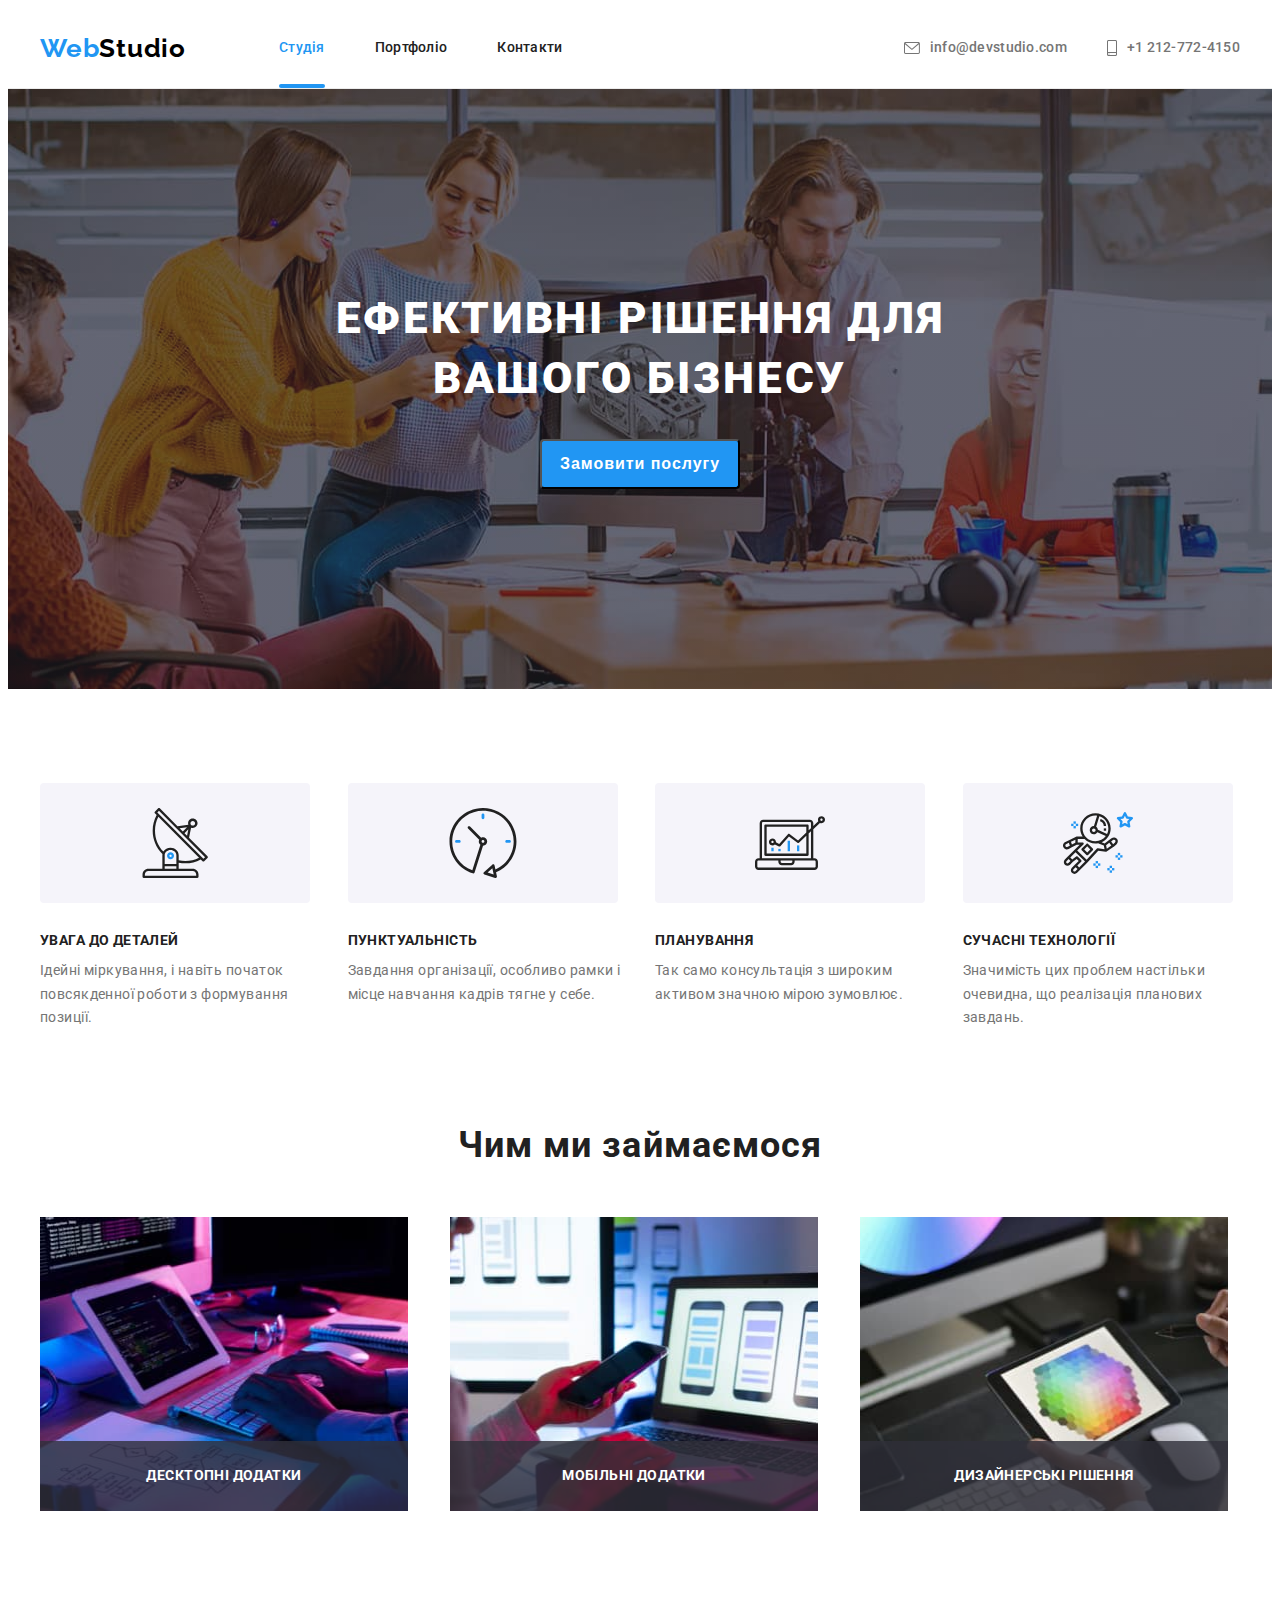
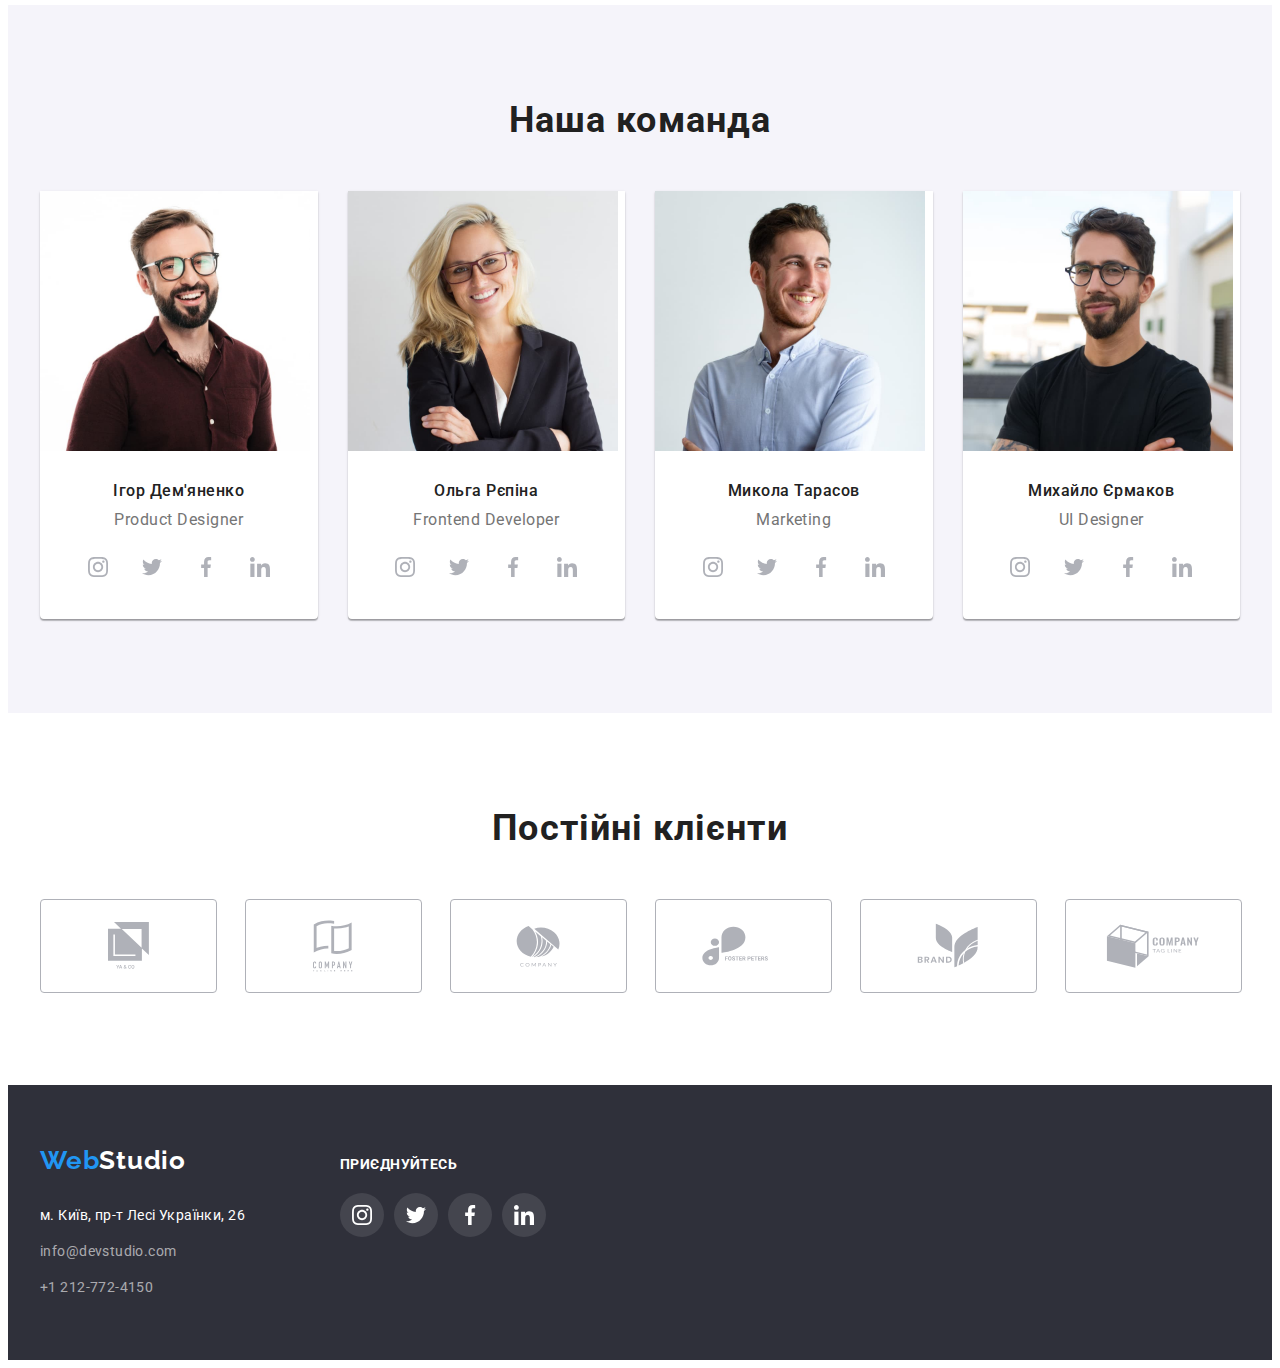
==== commit 0d60e69a: "Update html and css files" ====
--- a/index.html
+++ b/index.html
@@ -20,10 +20,10 @@
                         <a href="./index.html" class="link nav-list-link nav-base-text current menu-link">Студія</a>
                     </li>
                     <li class="nav-list-item">
-                        <a href="./portfolio.html" class="link nav-list-link nav-base-text nav-text menu-link">Портфоліо</a>
+                        <a href="./portfolio.html" class="link nav-list-link nav-base-text nav-text">Портфоліо</a>
                     </li>
                     <li class="nav-list-item">
-                        <a href="" class="link nav-list-link nav-base-text nav-text menu-link">Контакти</a>
+                        <a href="" class="link nav-list-link nav-base-text nav-text">Контакти</a>
                     </li>
                 </ul>
             </nav>
@@ -53,7 +53,7 @@
         <section class="hero-color-bg hero-title hero-padding">
             <div class="container">
                 <h1 class="hero-color-text hero-text hero-align">Ефективні рішення для вашого бізнесу</h1>
-                <button type="button" class="hero-color-text hero-btn btn-box">Замовити послугу</button>
+                <button type="button" class="hero-color-text hero-btn btn-box" data-modal-open>Замовити послугу</button>
             </div>
         </section>
 
@@ -410,5 +410,19 @@
             </div>
         </div>
     </footer>
+
+
+    <div class="backdrop is-hidden" data-modal>
+        <div class="modal">
+            <button type="button" class="modal-close-btn" data-modal-close>
+            <svg class="modal-close-icon" width="18" height="18">
+              <use href="./images/icons.svg#icon-close"></use>
+            </svg>
+            </button>
+        </div>
+    </div>
+
+    <script src="./js/modal.js"></script>
+
 </body>
 </html>--- a/css/styles.css
+++ b/css/styles.css
@@ -323,14 +323,13 @@
 
     background: #2196F3;
     border-radius: 2px;
-
-    transform: scaleX(0);
-    transition: transform 250ms cubic-bezier(0.4, 0, 0.2, 1);
-}
-.menu-link:hover::after,
+    /* transform: scaleX(0);
+    transition: transform 250ms cubic-bezier(0.4, 0, 0.2, 1); */
+}
+/* .menu-link:hover::after,
 .menu-link:focus::after {
     transform: scaleX(1);
-}
+} */
 
 .logo,
 .logo-part {
@@ -410,8 +409,6 @@
     /* background-color: tomato; */
 }
 
-
-
 .header-bg-color {
     border-bottom: 1px solid #ECECEC;;
 }
@@ -660,7 +657,7 @@
 
 .social-list-link-footer {
     color: var(--hero-color-font);
-    transition: color 250ms cubic-bezier(0.4, 0, 0.2, 1), background-color 250ms cubic-bezier(0.4, 0, 0.2, 1);
+    transition: background-color 250ms cubic-bezier(0.4, 0, 0.2, 1);
 }
 
 .social-list-link-footer:hover,
@@ -744,6 +741,8 @@
     line-height: 1.63;
     text-align: center;
     letter-spacing: 0.03em;
+
+    transition: background-color 250ms cubic-bezier(0.4, 0, 0.2, 1), color 250ms cubic-bezier(0.4, 0, 0.2, 1), box-shadow 250ms cubic-bezier(0.4, 0, 0.2, 1);
 }
 
 .portfolio-btn:hover,
@@ -782,6 +781,8 @@
 
 .portfolio-hover {
     display: block;
+
+    transition: box-shadow 250ms cubic-bezier(0.4, 0, 0.2, 1);
 }
 .portfolio-hover:hover,
 .portfolio-hover:focus {
@@ -841,4 +842,56 @@
 
 .margin-footer {
     margin-left: 70px;
-}+}
+
+
+
+/* ==== Початок модального вікна ==== */
+.backdrop {
+    position: fixed;
+    top: 0;
+    left: 0;
+    width: 100vw;
+    height: 100vh;
+    background-color: rgba(0, 0, 0, 0.2);
+
+    transform: scale(1);
+    transition: opacity 250ms cubic-bezier(0.4, 0, 0.2, 1), visibility 250ms cubic-bezier(0.4, 0, 0.2, 1), transform 250ms cubic-bezier(0.4, 0, 0.2, 1);
+  }
+  
+  .backdrop.is-hidden {
+    opacity: 0;
+    visibility: hidden;
+    pointer-events: none;
+
+    transform: scale(1.15);
+  }
+  
+  .modal {
+    position: absolute;
+    top: 50%;
+    left: 50%;
+    transform: translate(-50%, -50%);
+    width: 528px;
+    height: 580px;
+    background-color: var(--hero-color-font);
+    box-shadow: 0px 1px 3px rgba(0, 0, 0, 0.12), 0px 1px 1px rgba(0, 0, 0, 0.14), 0px 2px 1px rgba(0, 0, 0, 0.2);
+border-radius: 4px;
+  }
+  
+  .modal-close-btn {
+    position: absolute;
+    top: 8px;
+    right: 8px;
+    display: flex;
+    justify-content: center;
+    align-items: center;
+    width: 30px;
+    height: 30px;
+    border-radius: 50%;
+    border: 1px solid rgba(0, 0, 0, 0.1);
+    background-color: transparent;
+    padding: 0;
+    cursor: pointer;
+  }
+  /* ==== Кінець модального вікна ==== */